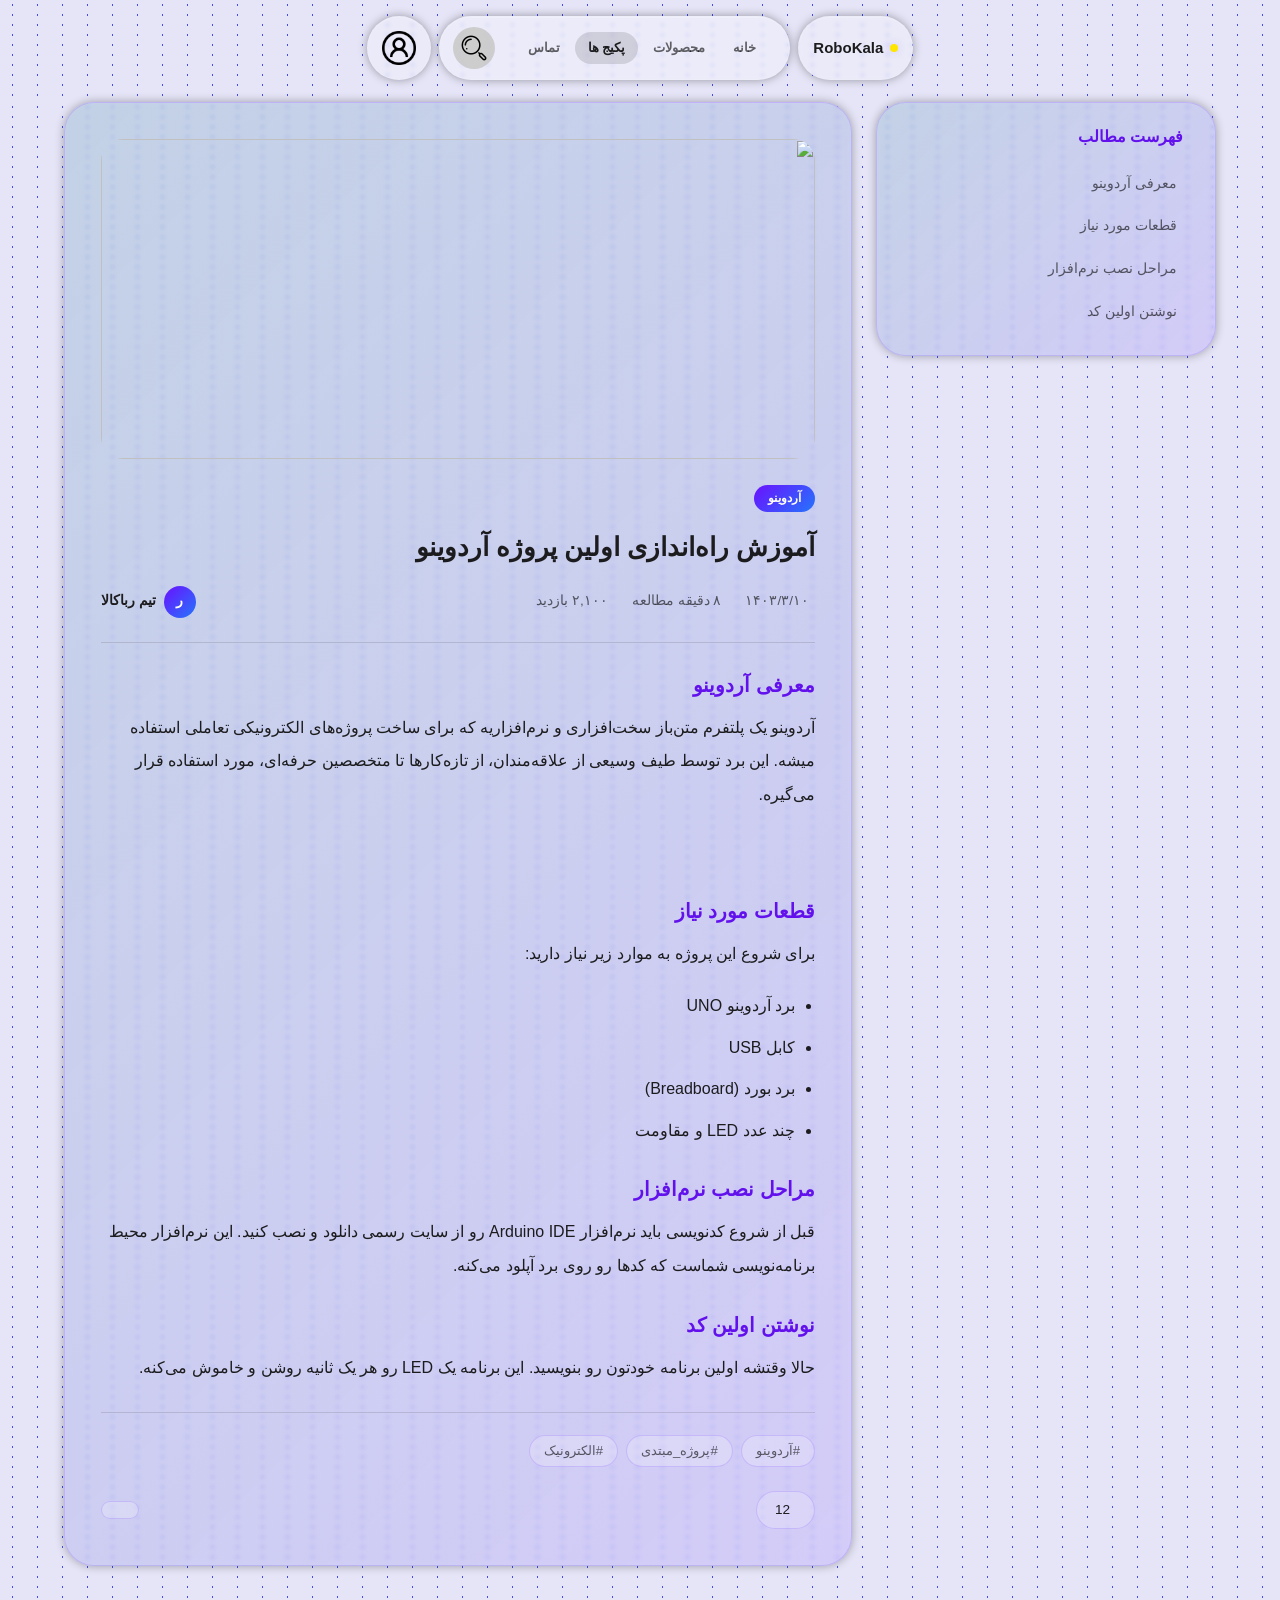
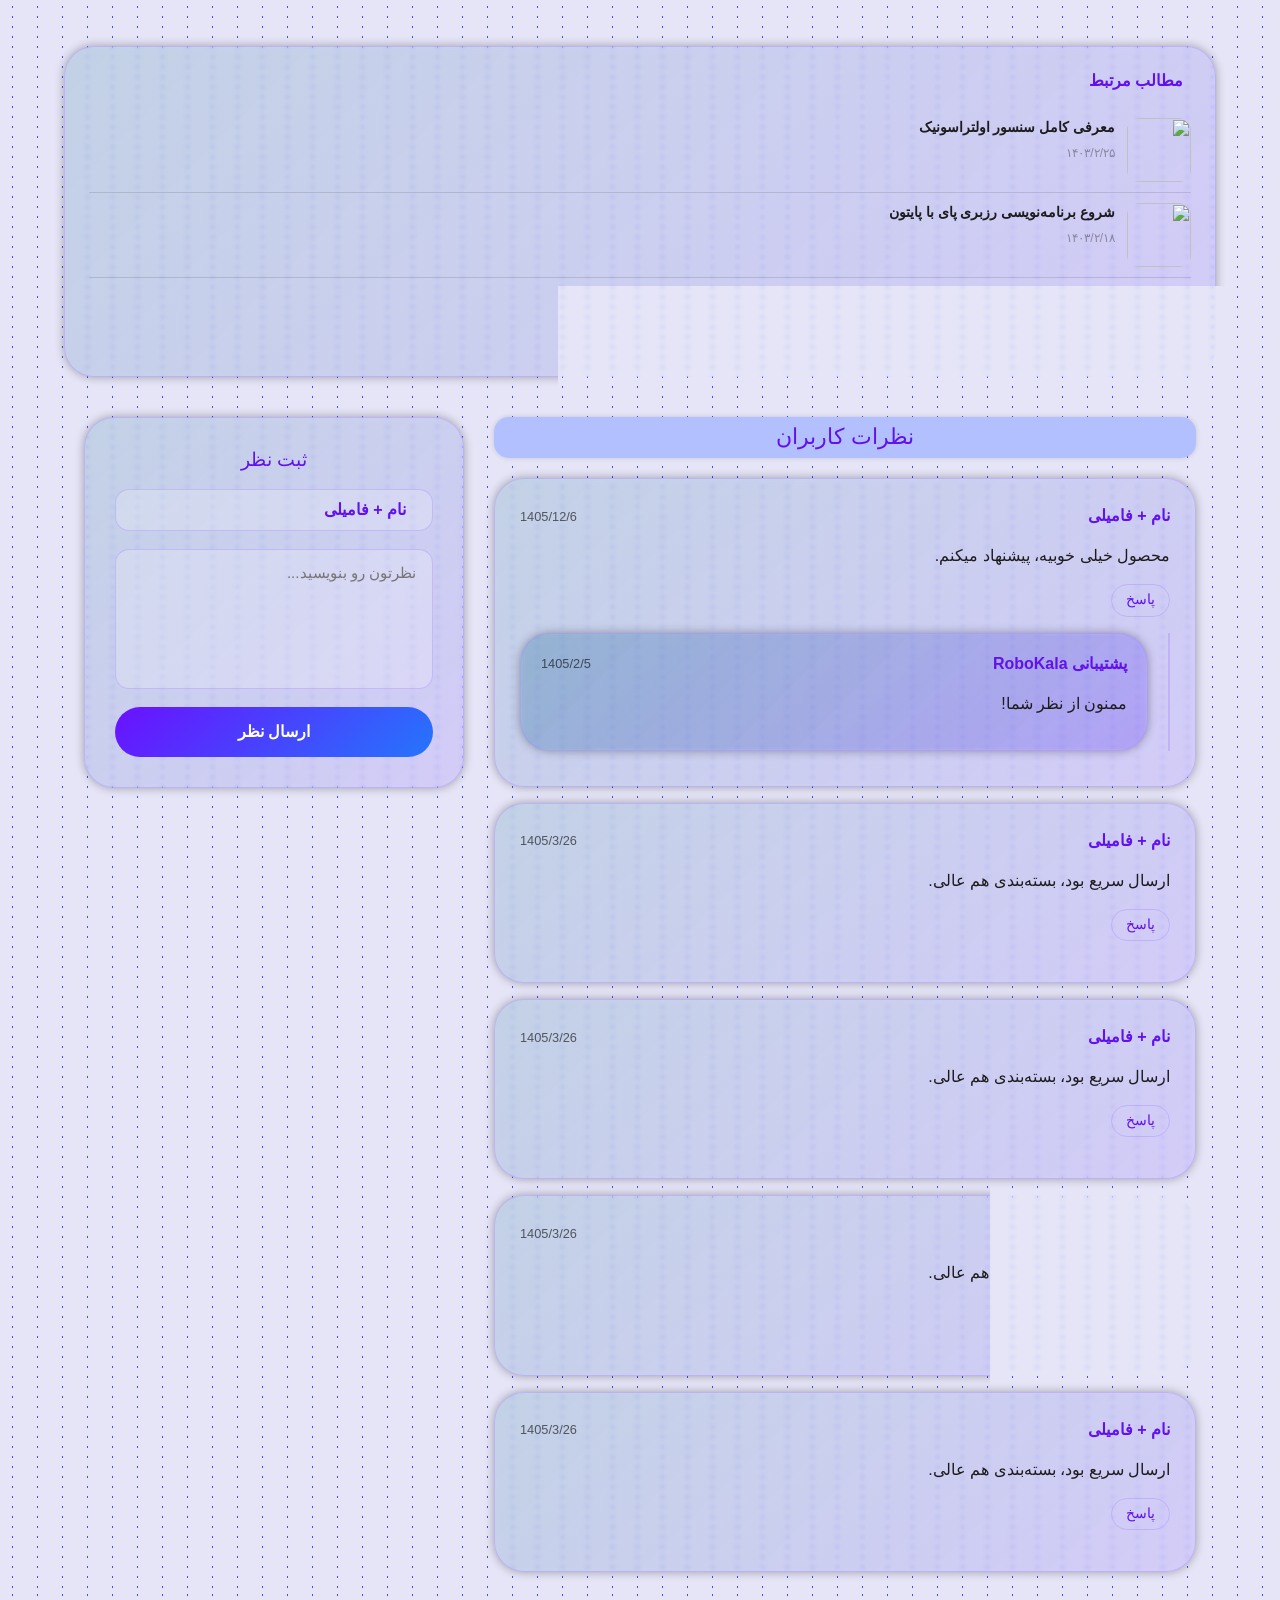
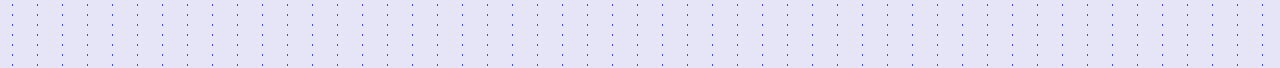
==== academy-article.html @ 381e951a "finaly add penel/academy's and make better components v8 test-16" ====
<!DOCTYPE html>
<html lang="fa" dir="rtl">

<head>
    <meta charset="UTF-8">
    <meta name="viewport" content="width=device-width, initial-scale=1.0">
    <link href="https://cdn.jsdelivr.net/npm/bootstrap@5.3.8/dist/css/bootstrap.min.css" rel="stylesheet">
    <link rel="stylesheet" href="https://cdn.jsdelivr.net/npm/@tabler/icons-webfont@latest/tabler-icons.min.css">
    <link rel="stylesheet" href="css/root.css">
    <link rel="stylesheet" href="css/nav-and-body.css">
    <link rel="stylesheet" href="components/css/components.css">
    <link rel="stylesheet" href="components/css/comment-continer.css">
    <link rel="stylesheet" href="css/academy-details/academy-details.css">
    <title>آموزش راه‌اندازی اولین پروژه آردوینو | RoboKala</title>

    <style>

    </style>
</head>

<body>
    <!-- navbar -->
    <nav class="nav-wrap">
        <div class="Byisland ms-2 byLogo" id="byLogo" style="--dir: 22rem">
            <a href="#">
                <div class="logo p-1">
                    <div class="logo-dot"></div><span>RoboKala</span>
                </div>
            </a>
        </div>
        <div class="island" id="island">
            <div class="links">
                <button class="lnk">خانه</button>
                <button class="lnk">محصولات</button>
                <button class="lnk active">پکیج ها</button>
                <button class="lnk">تماس</button>
            </div>
            <div class="search-wrapper" id="searchWrapper">
                <input type="text" class="search-input" id="searchInput" placeholder="جستجو...">
                <button class="nav-search" id="searchBtn"><img src="img/search.png" alt=""></button>
            </div>
            <div class="peek-bar"></div>
        </div>
        <div class="Byisland account me-2" id="bybtn" style="--dir: -22rem">
            <img class="img-account" src="img/account.png" alt="account">
        </div>
    </nav>
    <!-- article-page -->
    <section class="article-page">
        <!-- ================= sidBAR ================= -->
        <aside class="sidebar-sticky">
            <!-- list of article-->
            <div class="sidebar-card  glass-card">
                <h4 class="sidebar-title"><i class="ti ti-list"></i> فهرست مطالب</h4>
                <div class="toc-list" id="tocList">
                    <a href="#sec1" class="toc-item">معرفی آردوینو</a>
                    <a href="#sec2" class="toc-item">قطعات مورد نیاز</a>
                    <a href="#sec3" class="toc-item">مراحل نصب نرم‌افزار</a>
                    <a href="#sec4" class="toc-item">نوشتن اولین کد</a>
                </div>
            </div>
        </aside>
        <!-- ================= main content ================= -->
        <main class="content-card  glass-card">

            <!-- cover / img -->
            <div class="article-cover">
                <img src="https://placehold.co/900x500" alt="">
            </div>

            <!-- title -->
            <span class="article-cat-tag">آردوینو</span>
            <h1 class="article-main-title">آموزش راه‌اندازی اولین پروژه آردوینو</h1>
            <!-- article-meta-bar -->
            <div class="article-meta-bar">
                <div class="meta-item"><i class="ti ti-calendar"></i> ۱۴۰۳/۳/۱۰</div>
                <div class="meta-item"><i class="ti ti-clock"></i> ۸ دقیقه مطالعه</div>
                <div class="meta-item"><i class="ti ti-eye"></i> ۲,۱۰۰ بازدید</div>
                <div class="author-chip">
                    <div class="author-avatar">ر</div>
                    <span class="author-name">تیم رباکالا</span>
                </div>
            </div>
            <!-- article-body -->
            <article class="article-body-text" id="articleBody">

                <h2 id="sec1">معرفی آردوینو</h2>
                <p>
                    آردوینو یک پلتفرم متن‌باز سخت‌افزاری و نرم‌افزاریه که برای ساخت پروژه‌های الکترونیکی تعاملی استفاده
                    میشه.
                    این برد توسط طیف وسیعی از علاقه‌مندان، از تازه‌کارها تا متخصصین حرفه‌ای، مورد استفاده قرار می‌گیره.
                </p>

                <img src="https://placehold.co/800x400" alt="">

                <h2 id="sec2">قطعات مورد نیاز</h2>
                <p>برای شروع این پروژه به موارد زیر نیاز دارید:</p>
                <ul>
                    <li>برد آردوینو UNO</li>
                    <li>کابل USB</li>
                    <li>برد بورد (Breadboard)</li>
                    <li>چند عدد LED و مقاومت</li>
                </ul>

                <h2 id="sec3">مراحل نصب نرم‌افزار</h2>
                <p>
                    قبل از شروع کدنویسی باید نرم‌افزار Arduino IDE رو از سایت رسمی دانلود و نصب کنید.
                    این نرم‌افزار محیط برنامه‌نویسی شماست که کدها رو روی برد آپلود می‌کنه.
                </p>

                <h2 id="sec4">نوشتن اولین کد</h2>
                <p>
                    حالا وقتشه اولین برنامه خودتون رو بنویسید. این برنامه یک LED رو هر یک ثانیه روشن و خاموش می‌کنه.
                </p>

            </article>
            <!-- article-tags -->
            <div class="article-tags">
                <span class="tag-pill">#آردوینو</span>
                <span class="tag-pill">#پروژه_مبتدی</span>
                <span class="tag-pill">#الکترونیک</span>
            </div>
            <!-- article-actions -->
            <div class="article-actions">
                <button class="action-btn" id="likeBtn">
                    <i class="ti ti-heart"></i> <span id="likeCount">12</span>
                </button>
                <div class="share-group">
                    <button class="action-btn"><i class="ti ti-link"></i></button>
                </div>
            </div>

        </main>

    </section>
    <!-- ================= Related articles ================= -->
    <section class="related-section">
        <div class="sidebar-card  glass-card">
            <h4 class="sidebar-title"><i class="ti ti-bookmarks"></i> مطالب مرتبط</h4>

            <div class="related-item">
                <img class="related-thumb" src="https://placehold.co/100x100" alt="">
                <div class="related-info">
                    <span class="related-title">معرفی کامل سنسور اولتراسونیک</span>
                    <span class="related-date">۱۴۰۳/۲/۲۵</span>
                </div>
            </div>

            <div class="related-item">
                <img class="related-thumb" src="https://placehold.co/100x100" alt="">
                <div class="related-info">
                    <span class="related-title">شروع برنامه‌نویسی رزبری پای با پایتون</span>
                    <span class="related-date">۱۴۰۳/۲/۱۸</span>
                </div>
            </div>

            <div class="related-item">
                <img class="related-thumb" src="https://placehold.co/100x100" alt="">
                <div class="related-info">
                    <span class="related-title">ساخت ربات دنبال‌کننده خط</span>
                    <span class="related-date">۱۴۰۳/۳/۵</span>
                </div>
            </div>

        </div>
    </section>
    <!-- ================= comments ================= -->
    <section class="comments-section">
        <!-- ستون کامنت‌ها -->
        <div class="comments-list" id="commentsList">
            <h3>نظرات کاربران</h3>
            <!-- نمونه کامنت -->
            <div class="comment-card glass-card">
                <div class="comment-header">
                    <span class="comment-author">نام + فامیلی</span>
                    <span class="comment-date">1405/12/6</span>
                </div>
                <p class="comment-text">محصول خیلی خوبیه، پیشنهاد میکنم.</p>
                <button class="reply-toggle" onclick="toggleReply(this)">
                    <i class="ti ti-message-reply"></i> پاسخ
                </button>

                <!-- reply ها -->
                <div class="replies">
                    <div class="comment-card reply-card glass-card">
                        <div class="comment-header">
                            <span class="comment-author">پشتیبانی RoboKala</span>
                            <span class="comment-date">1405/2/5</span>
                        </div>
                        <p class="comment-text">ممنون از نظر شما!</p>
                    </div>
                </div>
            </div>

            <div class="comment-card glass-card">
                <div class="comment-header">
                    <span class="comment-author">نام + فامیلی</span>
                    <span class="comment-date">1405/3/26</span>
                </div>
                <p class="comment-text">ارسال سریع بود، بسته‌بندی هم عالی.</p>
                <button class="reply-toggle" onclick="toggleReply(this)">
                    <i class="ti ti-message-reply"></i> پاسخ
                </button>
                <div class="replies"></div>
            </div>

            <div class="comment-card glass-card">
                <div class="comment-header">
                    <span class="comment-author">نام + فامیلی</span>
                    <span class="comment-date">1405/3/26</span>
                </div>
                <p class="comment-text">ارسال سریع بود، بسته‌بندی هم عالی.</p>
                <button class="reply-toggle" onclick="toggleReply(this)">
                    <i class="ti ti-message-reply"></i> پاسخ
                </button>
                <div class="replies"></div>
            </div>

            <div class="comment-card glass-card">
                <div class="comment-header">
                    <span class="comment-author">نام + فامیلی</span>
                    <span class="comment-date">1405/3/26</span>
                </div>
                <p class="comment-text">ارسال سریع بود، بسته‌بندی هم عالی.</p>
                <button class="reply-toggle" onclick="toggleReply(this)">
                    <i class="ti ti-message-reply"></i> پاسخ
                </button>
                <div class="replies"></div>
            </div>

            <div class="comment-card glass-card">
                <div class="comment-header">
                    <span class="comment-author">نام + فامیلی</span>
                    <span class="comment-date">1405/3/26</span>
                </div>
                <p class="comment-text">ارسال سریع بود، بسته‌بندی هم عالی.</p>
                <button class="reply-toggle" onclick="toggleReply(this)">
                    <i class="ti ti-message-reply"></i> پاسخ
                </button>
                <div class="replies"></div>
            </div>
        </div>
        <!-- ستون فرم -->
        <div class="comment-form-sticky">
            <div class="comment-form glass-card">
                <h3>ثبت نظر</h3>

                <div class="form-group user-info">
                    <i class="ti ti-user-circle"></i>
                    <span class="logged-user">نام + فامیلی</span> <!-- از session بیاد -->
                </div>

                <div class="form-group">
                    <textarea class="form-input" rows="5" placeholder="نظرتون رو بنویسید..."></textarea>
                </div>

                <button class="submit-btn">ارسال نظر</button>
            </div>
        </div>
    </section>
    <!-- ==============script=============== -->
    <!-- navbar -->
    <script src="js/nav-and-searchBar.js"></script>
    <!-- academy details -->
    <script src="js/academy-details/academy-details.js"></script>
    <!-- comment -->
    <script src="components/js/comments.js"></script>
</body>

</html>
---- css/root.css ----
/* ===================== DESIGN TOKENS ===================== */
:root {
  /* Brand */
  --clr-primary: #6211ED;
  --clr-primary-light: rgba(98, 17, 237, 0.15);
  --clr-primary-mid: rgba(98, 17, 237, 0.25);
  --clr-primary-hover: rgba(98, 17, 237, 0.40);
  --clr-primary-text: #3000b3;

  --clr-secondary: #2575FC;
  --clr-secondary-dark: #002CCB;
  --clr-grad-main: linear-gradient(135deg, #6a11ff, #2575fc);

  --clr-accent: #FF4646;
  --clr-accent-grad: linear-gradient(135deg, #ff2e2edf, #ff7818de);

  /* Background */
  --clr-bg: #E5E5F7;
  --clr-bg-dot: #444CF7;
  --clr-surface-glass: rgba(255, 255, 255, 0.195);
  --clr-surface-white: rgba(255, 255, 255, 0.35);
  --clr-surface-card: rgba(98, 98, 98, 0.19);
  --clr-overlay-modal: rgba(98, 17, 237, 0.12);

  /* Gradients */
  --clr-grad-teal: linear-gradient(133deg,
      rgba(42, 123, 155, 0) 0%,
      rgba(87, 119, 199, 0) 26%,
      rgba(83, 116, 237, 0.4) 100%);
  --clr-grad-teal-rev: linear-gradient(319deg,
      rgba(42, 123, 155, 0) 0%,
      rgba(87, 119, 199, 0) 26%,
      rgba(83, 116, 237, 0.4) 100%);
  --clr-grad-section: linear-gradient(135deg,
      rgba(42, 123, 155, 0.18),
      rgba(82, 24, 255, 0.12));
  --clr-grad-section-sm: linear-gradient(135deg,
      rgba(42, 123, 155, 0.14),
      rgba(82, 24, 255, 0.10));
  --clr-grad-blue: linear-gradient(160deg,
      rgb(192, 210, 255),
      rgb(167, 139, 250));
  --clr-grad-overlay: linear-gradient(to top,
      rgba(83, 116, 237, 0.999),
      transparent 60%);
  --clr-grad-offer: linear-gradient(133deg,
      rgba(42, 123, 155, 0.26) 0%,
      rgba(87, 119, 199, 0) 20%,
      rgba(83, 116, 237, 0.29) 100%);
  --clr-grad-cat: linear-gradient(135deg,
      rgba(87, 119, 199, 0),
      rgba(83, 116, 237, 0.4));

  /* Text */
  --clr-text: #1C1C1E;
  --clr-text-muted: rgba(0, 0, 0, 0.6);
  --clr-text-faint: rgba(0, 0, 0, 0.344);
  --clr-text-white: #ffffff;

  /* Purple tones */
  --clr-purple-bar: rgb(131, 125, 216);
  --clr-purple-light: rgb(179, 192, 255);
  --clr-purple-card: rgba(167, 139, 250, 0.743);
  --clr-purple-hover: rgba(167, 139, 250, 0.4);

  /* Border / Shadow */
  --clr-border: rgba(255, 255, 255, 0.12);
  --clr-border-dark: rgba(42, 42, 42, 0.15);
  --clr-border-blue: rgba(17, 0, 255, 0.634);
  --clr-border-purple: rgba(167, 139, 250, 0.4);
  --clr-shadow: rgba(0, 0, 0, 0.35);
  --clr-shadow-sm: rgba(0, 0, 0, 0.15);
  --clr-shadow-card: rgba(0, 0, 0, 0.317);

  /* Scrollbar */
  --sb-track-color: #ffffff6b;
  --sb-thumb-color: #5863fdbe;
  --sb-size: 8px;

  /* Status Colors */

  --clr-success-bg: rgba(34, 197, 94, 0.28);
  --clr-success-text: #156c35;

  --clr-info-bg: rgba(59, 130, 246, 0.15);
  --clr-info-text: #2563eb;

  --clr-warning-bg: rgba(234, 178, 8, 0.441);
  --clr-warning-text: #8a5f00;

  --clr-danger-bg: rgba(239, 68, 68, 0.15);
  --clr-danger-text: #dc2626;

  --clr-state-neutral-bg: rgba(100, 100, 100, 0.15);
  --clr-state-neutral-text: #3f3f3f;

}

/* ========================================================= */
---- css/nav-and-body.css ----
/* ===================== nav & body ===================== */
html, body {
  font-family: sans-serif;
  background-color: var(--clr-bg);
  background-image: radial-gradient(circle, var(--clr-bg-dot) 0.8px, transparent 0.8px);
  background-size: 25px 10px;
  margin: 0;
  padding: 0;
}

* { box-sizing: border-box; }

body {
  min-height: 100vh;
}

body::-webkit-scrollbar       { width: var(--sb-size); }
body::-webkit-scrollbar-track { background: var(--sb-track-color); border-radius: 4px; }
body::-webkit-scrollbar-thumb { background: var(--sb-thumb-color); border-radius: 4px; }
@supports not selector(::-webkit-scrollbar) {
  body { scrollbar-color: var(--sb-thumb-color) var(--sb-track-color); }
}

.nav-wrap {
  position: fixed; top: 0; left: 0; right: 0;
  display: flex; justify-content: center;
  padding-top: 16px; z-index: 100; pointer-events: none;
}

.img-account { width: 42px; }

.Byisland {
  pointer-events: all;
  display: flex; align-items: center; gap: 20px;
  padding: 10px;
  background: var(--clr-surface-glass);
  color: black;
  border: 0.5px solid var(--clr-border);
  border-radius: 100px;
  backdrop-filter: blur(2px); -webkit-backdrop-filter: blur(2px);
  box-shadow: 0 0 10px var(--clr-shadow), inset 0 1px 0 rgba(255,255,255,0.14);
  transition: transform 0.45s cubic-bezier(0.4,0,0.2,1);
  overflow: hidden; white-space: nowrap;
  max-width: calc(100vw - 32px); cursor: pointer;
}
.Byisland a { text-decoration: none; }
.Byisland.Bypeeked { transform: translateX(var(--dir, 0)); }

.island {
  pointer-events: all;
  display: flex; align-items: center; gap: 20px;
  padding: 10px 20px;
  background: rgba(255,255,255,0.25);
  color: black;
  border: 0.5px solid var(--clr-border);
  border-radius: 100px;
  backdrop-filter: blur(2px); -webkit-backdrop-filter: blur(2px);
  box-shadow: 0 0 10px var(--clr-shadow), inset 0 1px 0 rgba(255,255,255,0.14);
  transition: transform 0.45s cubic-bezier(0.4,0,0.2,1);
  overflow: hidden; white-space: nowrap;
  max-width: calc(100vw - 32px);
}
.island.peeked       { transform: translateY(-98%); }
.island.peeked:hover { transform: translateY(0); }

.logo {
  display: flex; align-items: center; gap: 7px;
  color: var(--clr-text); font-size: 15px; font-weight: 600;
}
.logo-dot {
  width: 8px; height: 8px; border-radius: 50%;
  background: #ffe600;
  box-shadow: 0 0 8px var(--clr-purple-hover);
  flex-shrink: 0;
}

.links { display: flex; gap: 2px; }
.lnk {
  padding: 6px 13px; border-radius: 100px;
  font-size: 13px; font-weight: 600;
  color: var(--clr-text-muted);
  cursor: pointer; border: none; background: transparent; transition: all 0.2s;
  white-space: nowrap;
}
.lnk:hover, .lnk.active {
  color: var(--clr-text);
  background: rgba(0,0,0,0.12);
}

.search-wrapper { position: relative; width: 35px; height: 42px; z-index: 1000; }
.search-input {
  position: absolute; right: 0; top: 0;
  width: 42px; height: 42px;
  border: none; outline: none; border-radius: 100px;
  padding-right: 50px; opacity: 0; pointer-events: none; transition: .3s;
}
.search-wrapper.active .search-input {
  width: 320px; opacity: 1; pointer-events: auto;
  background: rgb(214,214,214); transform: translateX(88%);
}

.nav-search {
  padding: 5px; background: rgba(202,202,202,0.91);
  color: var(--clr-text); border-radius: 100px;
  font-size: 13px; font-weight: 600; cursor: pointer; border: none;
  white-space: nowrap; transition: opacity 0.2s; flex-shrink: 0;
  z-index: 2; position: absolute; right: 0; top: 0; width: 42px; height: 42px;
}
.nav-search img  { padding: 0; width: 32px; }
.nav-search:hover { opacity: 0.85; }

.peek-bar {
  position: absolute; bottom: 0; left: 50%; transform: translateX(-50%);
  width: 150px; height: 4px;
  background: var(--clr-surface-white); border-radius: 100px;
  opacity: 0; transition: opacity 0.3s;
}
.island.peeked .peek-bar { opacity: 1; }

.content { padding: 100px 40px 80px; max-width: 960px; margin: 0 auto; }
.hero {
  position: relative; padding: 25px 0 48px;
  color: var(--clr-text-white);
  display: flex; justify-content: center; height: 450px;
}

@keyframes bob {
  0%, 100% { transform: translateY(0); }
  50%       { transform: translateY(-5px); }
}

.grid {
  display: grid;
  grid-template-columns: repeat(auto-fit, minmax(220px, 1fr));
  gap: 14px; margin-bottom: 14px;
}
.card {
  background: rgb(255,255,255);
  border: 1px solid rgba(0,0,0,0.147);
  border-radius: 16px; padding: 20px;
  box-shadow: 0 0 5px rgb(0,0,0);
}
.card h3 { font-size: 14px; font-weight: 600; color: var(--clr-text); margin-bottom: 6px; }
.card p  { font-size: 13px; color: var(--clr-text-muted); line-height: 1.5; }

@media (max-width: 600px) {
  .island   { gap: 14px; }
  .content  { padding: 90px 20px 60px; }
}
@media (max-width: 400px)  { .nav-search { display: none; } }
@media (max-width: 768px) {
  .Byisland, .island { gap: 10px; padding: 8px 12px; max-width: calc(100vw - 16px); }
  .logo   { font-size: 13px; }
  .lnk    { font-size: 12px; padding: 5px 10px; }
  .links  { gap: 0; flex-wrap: wrap; justify-content: center; }
  .search-wrapper.active .search-input { width: 240px; transform: translateX(70%); }
  .nav-search { width: 38px; height: 38px; }
  .nav-search img { width: 24px; }
}
@media (max-width: 490px) {
  .island, .Byisland {
    background: transparent !important; border: 0px solid gray !important;
    padding: 8px 1px; display: flex; align-items: center;
    justify-content: space-between; gap: 1px; overflow: visible;
    transition: transform 0.2s cubic-bezier(0.4,0,0.2,1);
  }
  .Byisland.peeked, .island.peeked   { transform: translateY(0%) translateX(-120%); }
  .Byisland.peeked:hover, .island.peeked:hover { transform: translateY(0) translateX(0); }
  .nav-wrap:hover .Byisland  { transform: translateY(0) translateX(0); opacity: 1; }
  .Byisland.Bypeeked         { transform: translateX(-150%); }
  #byLogo                    { display: none; }

  .links {
    display: flex; flex-wrap: nowrap; gap: 5px;
    overflow-x: auto; overflow-y: hidden;
    padding: 6px 4px; margin: 0;
    scroll-padding: 10px; -webkit-overflow-scrolling: touch;
    scroll-snap-type: x mandatory;
  }
  .links > *              { flex: 0 0 auto; }
  .links::before, .links::after { content: ""; flex: 0 0 8px; }

  .peek-bar {
    position: absolute; bottom: 0; right: -8%;
    width: 10px; height: 50px;
    background: rgba(255,255,255,0.909); border-radius: 100px;
    opacity: 0; transition: opacity 0.3s;
  }
  .lnk {
    padding: 10px; font-size: 13px; font-weight: 600;
    border-radius: 999px; scroll-snap-align: center;
    background: var(--clr-surface-glass);
    border: 1px solid rgba(0,0,0,0.08);
    box-shadow: 0 0 5px rgba(0,0,0,0.327);
    white-space: nowrap;
  }
  .logo          { font-size: 13px; }
  .img-account   { width: 38px; }

  .search-wrapper { position: relative; width: 44px; height: 44px; }
  .nav-search {
    width: 44px; height: 44px;
    background: rgba(0,0,0,0.08); border-radius: 50%;
    display: flex; align-items: center; justify-content: center;
    z-index: 2; right: -10px;
  }
  .search-wrapper.active .search-input {
    width: 235px; height: 55px; opacity: 1; pointer-events: auto;
    position: absolute; top: -5px; right: -85px;
    background: #fff; border: 1px solid rgba(0,0,0,0.12);
  }
  .content { padding: 90px 14px 60px; }
}
/* ====================================================== */
---- components/css/components.css ----
.glass-card {
    background: var(--clr-grad-section);
    backdrop-filter: blur(2px);
    border: 1px solid var(--clr-border-purple);
    border-radius: 30px;
    box-shadow: 0 0 10px var(--clr-shadow-card);
    transition: transform .4s ease;
}

@media (hover: hover) and (pointer: fine) {
    .glass-card:hover {
        transform: scale(1.05);
    }
}

.cart-title {
    color: var(--clr-text-white);
    font-size: 1.4rem;
    margin: 110px auto 0;
    padding: 10px;
    width: 85%;
    border-radius: 20px;
    border: 1px solid var(--clr-border-purple);
    background: var(--clr-primary);
    text-align: center;
    box-shadow: 0 0 5px var(--clr-shadow-card);
}
---- components/css/comment-continer.css ----
/* ================= COMMENTS ================= */
       .comments-section {
           width: 90%;
           max-width: 1400px;
           margin: 40px auto 80px;
           padding: 0 20px;
           display: grid;
           grid-template-columns: 1fr 380px;
            grid-column: 1 / -1;
           gap: 30px;
           align-items: start;
       }

       .comments-list h3 {
           color: var(--clr-primary);
           font-size: 1.4rem;
           margin-bottom: 20px;
           padding: 1%;
           border-radius: 15px;
           background: var(--clr-purple-light);
           box-shadow: 0 0 5px var(--clr-shadow-sm);
           text-align: center;
       }

       .comment-card {
           padding: 25px;
           margin-bottom: 16px;
       }

       .comment-header {
           display: flex;
           justify-content: space-between;
           align-items: center;
           margin-bottom: 12px;
       }

       .comment-author {
           font-weight: 700;
           color: var(--clr-primary);
       }

       .comment-date {
           font-size: 0.8rem;
           color: var(--clr-text-muted);
       }

       .comment-text {
           color: var(--clr-text);
           line-height: 2;
           margin-bottom: 12px;
       }

       .reply-toggle {
           background: none;
           border: 1px solid var(--clr-border-purple);
           color: var(--clr-primary);
           border-radius: 999px;
           padding: 5px 14px;
           font-size: 0.85rem;
           cursor: pointer;
           transition: 0.2s;
       }

       .reply-toggle:hover {
           background: var(--clr-grad-main);
           color: #fff;
           border-color: transparent;
       }

       .replies {
           margin-top: 16px;
           padding-right: 20px;
           border-right: 2px solid var(--clr-border-purple);
       }

       .reply-card {
           margin-bottom: 10px;
           padding: 18px 20px;
       }

       .reply-form {
           display: none;
           margin-top: 14px;
           padding: 16px;
           background: var(--clr-surface-glass);
           border-radius: 16px;
           border: 1px solid var(--clr-border-purple);
       }

       .reply-form.open {
           display: block;
       }

       .reply-form textarea {
           width: 100%;
           resize: none;
           background: transparent;
           border: none;
           outline: none;
           color: var(--clr-text);
           font-size: 0.95rem;
           line-height: 2;
       }

       .reply-form .send-reply-btn {
           margin-top: 10px;
           border: none;
           background: var(--clr-grad-main);
           color: #fff;
           border-radius: 999px;
           padding: 7px 20px;
           cursor: pointer;
           font-size: 0.9rem;
       }

       .comment-form-sticky {
           position: sticky;
           top: 20px;
       }

       .comment-form {
           padding: 30px;
           display: flex;
           flex-direction: column;
           gap: 18px;
       }

       .comment-form h3 {
           color: var(--clr-primary);
           font-size: 1.2rem;
           margin: 0 auto;
       }

       .form-group {
           display: flex;
           flex-direction: column;
           gap: 8px;
       }

       .form-group label {
           font-size: 0.9rem;
           color: var(--clr-text-muted);
       }

       .form-input {
           background: var(--clr-surface-glass);
           border: 1px solid var(--clr-border-purple);
           border-radius: 14px;
           padding: 12px 16px;
           color: var(--clr-text);
           font-size: 0.95rem;
           outline: none;
           resize: none;
           transition: border-color 0.2s;
           font-family: inherit;
       }

       .form-input:focus {
           border-color: var(--clr-primary);
       }

       .submit-btn {
           border: none;
           cursor: pointer;
           border-radius: 999px;
           padding: 13px;
           font-size: 1rem;
           font-weight: 700;
           color: #fff;
           background: var(--clr-grad-main);
           transition: 0.3s;
       }

       .submit-btn:hover {
           transform: translateY(-2px);
       }

       .user-info {
           align-items: center;
           gap: 10px;
           padding: 12px 16px;
           background: var(--clr-surface-glass);
           border: 1px solid var(--clr-border-purple);
           border-radius: 14px;
       }

       .user-info {
           flex-direction: row;
           align-items: center;
           gap: 10px;
       }

       .user-info .ti {
           font-size: 2.1rem;
           color: var(--clr-primary);
           line-height: 1;
       }

       .logged-user {
           font-weight: 700;
           color: var(--clr-primary);
           line-height: 1;
       }

       /* ================= RESPONSIVE COMMENTS ================= */

       @media(max-width: 768px) {
           .comments-section {
               grid-template-columns: 1fr;
               width: 100%;
               margin-bottom: 60px;
           }

           .comment-form-sticky {
               position: relative;
               top: auto;
               order: -1;
           }
       }
---- css/academy-details/academy-details.css ----
.article-page {
           width: 90%;
           max-width: 1400px;
           margin: 8% auto 80px;
           display: grid;
           grid-template-columns: 340px 1fr;
           gap: 24px;
           align-items: start;
       }

       .content-card {
           padding: 36px;
       }

       /* ================= HEADER ================= */

       .article-cover {
           width: 100%;
           height: 320px;
           border-radius: 22px;
           overflow: hidden;
           margin-bottom: 26px;
       }

       .article-cover img {
           width: 100%;
           height: 100%;
           object-fit: cover;
       }

       .article-cat-tag {
           display: inline-block;
           background: var(--clr-grad-main);
           color: var(--clr-text-white);
           font-size: 0.78rem;
           font-weight: 600;
           padding: 4px 14px;
           border-radius: 999px;
           margin-bottom: 14px;
       }

       .article-main-title {
           font-size: 1.6rem;
           font-weight: 700;
           color: var(--clr-text);
           line-height: 1.7;
           margin-bottom: 16px;
       }

       .article-meta-bar {
           display: flex;
           align-items: center;
           gap: 18px;
           padding-bottom: 24px;
           margin-bottom: 24px;
           border-bottom: 1px solid var(--clr-border-dark);
           flex-wrap: wrap;
       }

       .meta-item {
           display: flex;
           align-items: center;
           gap: 6px;
           font-size: 0.85rem;
           color: var(--clr-text-muted);
       }

       .meta-item .ti {
           font-size: 1rem;
           color: var(--clr-primary);
       }

       .author-chip {
           display: flex;
           align-items: center;
           gap: 8px;
           margin-right: auto;
       }

       .author-avatar {
           width: 32px;
           height: 32px;
           border-radius: 50%;
           background: var(--clr-grad-main);
           display: flex;
           align-items: center;
           justify-content: center;
           color: var(--clr-text-white);
           font-size: 0.85rem;
           font-weight: 700;
       }

       .author-name {
           font-size: 0.85rem;
           font-weight: 600;
           color: var(--clr-text);
       }

       /* ================= VIDEO PLAYER ================= */

       .video-player-wrap {
           width: 100%;
           border-radius: 22px;
           overflow: hidden;
           margin-bottom: 26px;
           position: relative;
           background: var(--clr-text);
           aspect-ratio: 16/9;
       }

       .video-player-wrap video,
       .video-player-wrap iframe {
           width: 100%;
           height: 100%;
           border: none;
       }

       /* ================= ARTICLE BODY ================= */

       .article-body-text {
           color: var(--clr-text);
           line-height: 2.1;
           font-size: 1rem;
       }

       .article-body-text h2 {
           font-size: 1.25rem;
           font-weight: 700;
           color: var(--clr-primary);
           margin: 30px 0 14px;
       }

       .article-body-text p {
           margin-bottom: 18px;
       }

       .article-body-text img {
           width: 100%;
           border-radius: 18px;
           margin: 20px 0;
       }

       .article-body-text ul {
           margin-bottom: 18px;
           padding-right: 20px;
       }

       .article-body-text li {
           margin-bottom: 8px;
       }

       /* ================= TAGS ================= */

       .article-tags {
           display: flex;
           gap: 8px;
           flex-wrap: wrap;
           margin-top: 28px;
           padding-top: 22px;
           border-top: 1px solid var(--clr-border-dark);
       }

       .tag-pill {
           padding: 5px 14px;
           background: var(--clr-surface-glass);
           border: 1px solid var(--clr-border-purple);
           border-radius: 999px;
           font-size: 0.82rem;
           color: var(--clr-text-muted);
       }

       /* ================= SHARE / LIKE ================= */

       .article-actions {
           display: flex;
           align-items: center;
           justify-content: space-between;
           margin-top: 24px;
       }

       .action-btn {
           display: flex;
           align-items: center;
           gap: 6px;
           background: var(--clr-surface-glass);
           border: 1px solid var(--clr-border-purple);
           border-radius: 999px;
           padding: 8px 18px;
           font-size: 0.85rem;
           color: var(--clr-text);
           cursor: pointer;
           font-family: inherit;
           transition: 0.2s;
       }

       .action-btn:hover {
           border-color: var(--clr-primary);
           color: var(--clr-primary);
       }

       .action-btn.liked {
           background: var(--clr-primary-light);
           color: var(--clr-primary);
           border-color: var(--clr-primary);
       }

       .share-group {
           display: flex;
           gap: 8px;
       }

       /* ================= SIDEBAR ================= */

       .sidebar-sticky {
           position: sticky;
           top: 80px;
           display: flex;
           flex-direction: column;
           gap: 20px;
       }

       .sidebar-card {
           padding: 24px;
       }

       .sidebar-title {
           font-size: 1rem;
           font-weight: 700;
           color: var(--clr-primary);
           margin-bottom: 18px;
           display: flex;
           align-items: center;
           gap: 8px;
       }

       .toc-list {
           display: flex;
           flex-direction: column;
           gap: 4px;
       }

       .toc-item {
           padding: 9px 12px;
           border-radius: 10px;
           font-size: 0.86rem;
           color: var(--clr-text-muted);
           cursor: pointer;
           transition: 0.2s;
           text-decoration: none;
           display: block;
           border-right: 2px solid transparent;
       }

       .toc-item:hover {
           background: var(--clr-primary-light);
           color: var(--clr-primary);
       }

       .toc-item.active {
           border-right-color: var(--clr-primary);
           color: var(--clr-primary);
           font-weight: 600;
           background: var(--clr-primary-light);
       }

       /* ================ related-section =============*/
       .related-section {
           width: 90%;
           margin: auto;
       }

       .related-item {
           display: flex;
           gap: 12px;
           padding: 10px 0;
           border-bottom: 1px solid var(--clr-border-dark);
           cursor: pointer;
           transition: 0.2s;
       }

       .related-item:last-child {
           border: none;
           padding-bottom: 0;
       }

       .related-item:hover .related-title {
           color: var(--clr-primary);
       }

       .related-thumb {
           width: 64px;
           height: 64px;
           border-radius: 12px;
           object-fit: cover;
           flex-shrink: 0;
       }

       .related-info {
           display: flex;
           flex-direction: column;
           gap: 5px;
       }

       .related-title {
           font-size: 0.85rem;
           font-weight: 600;
           color: var(--clr-text);
           line-height: 1.5;
           transition: 0.2s;
       }

       .related-date {
           font-size: 0.75rem;
           color: var(--clr-text-faint);
       }

       /* ================= RESPONSIVE ================= */

       @media(max-width: 1024px) {
           .article-page {
               grid-template-columns: 1fr;
               margin: 90px auto 60px;
               order: -1;

           }

           .sidebar-sticky {
               top: auto;
               order: 1;
           }

           .content-card {
               padding: 24px;
               order: 2;
           }

           .article-cover {
               height: 220px;
           }
       }

       @media (max-width:768px) {

           .sidebar-sticky {
               order: -1;
           }

           .sidebar-card {
               position: static;
           }

       }
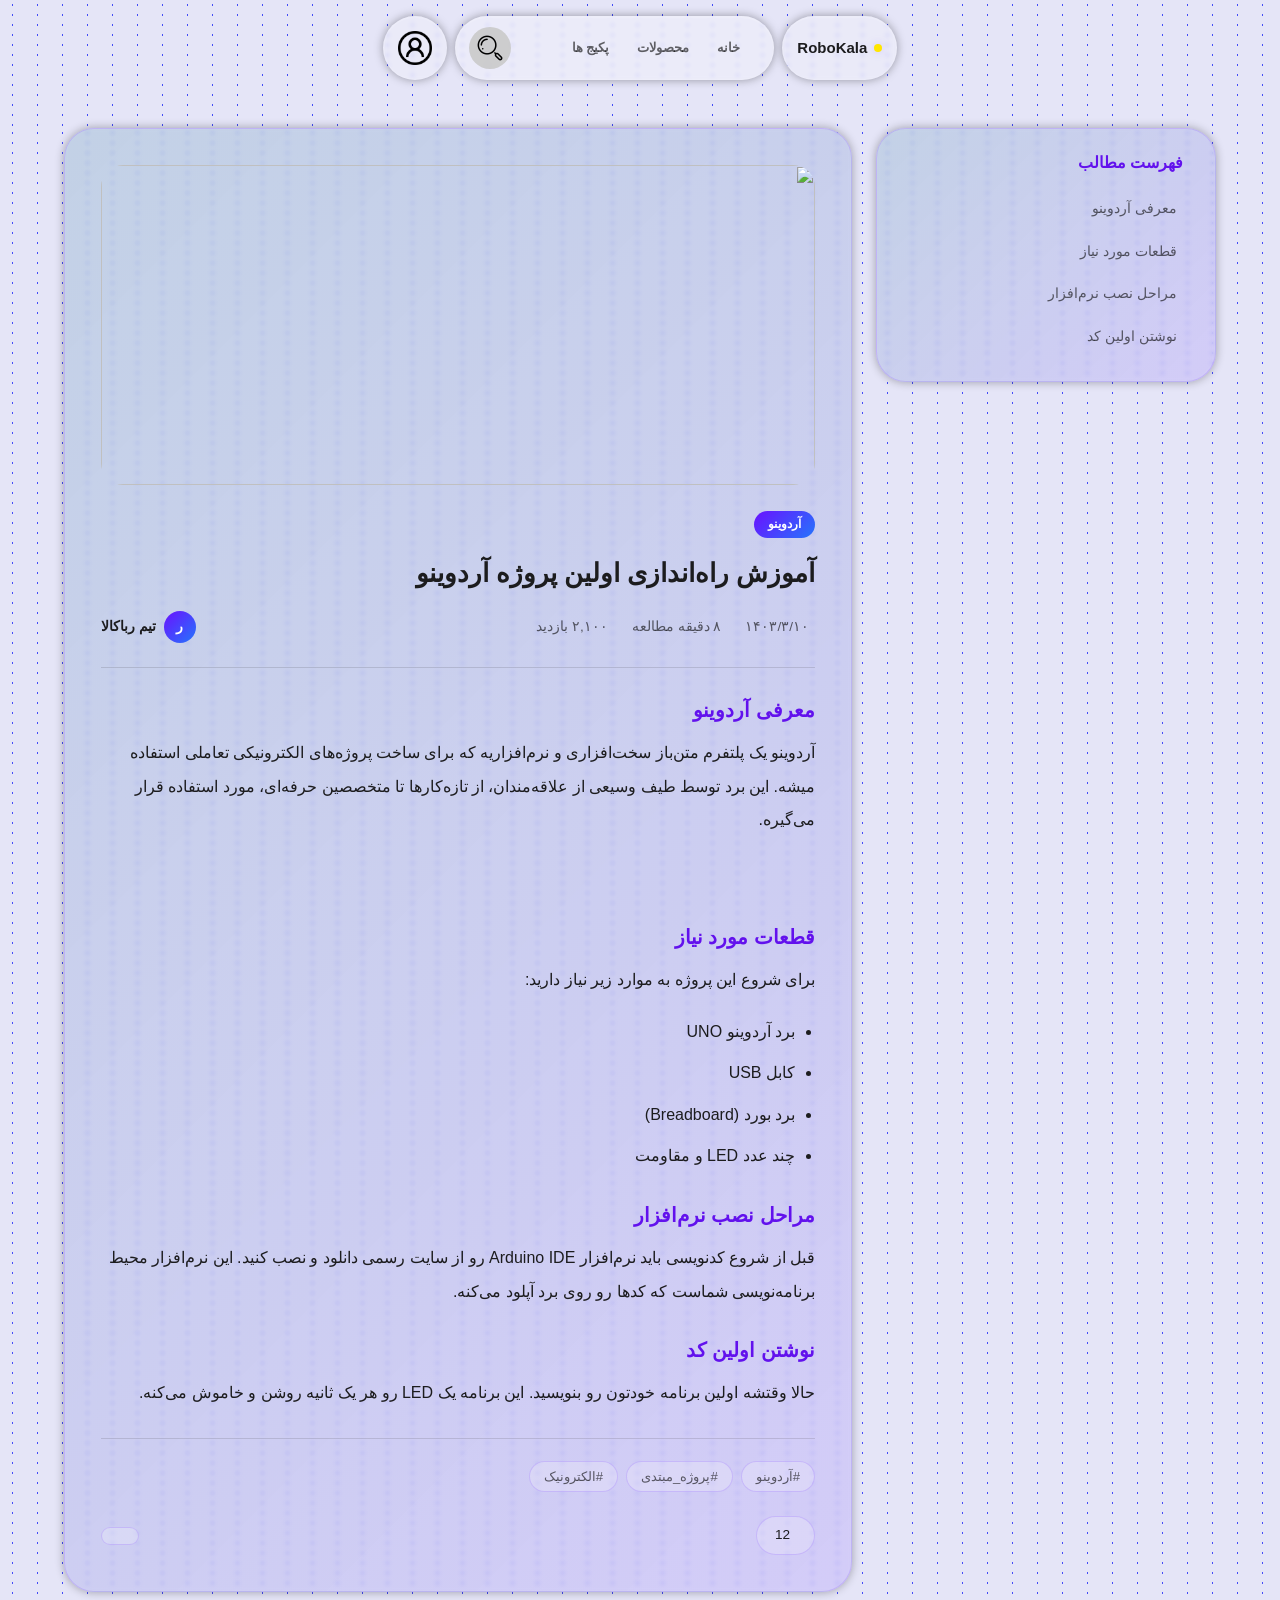
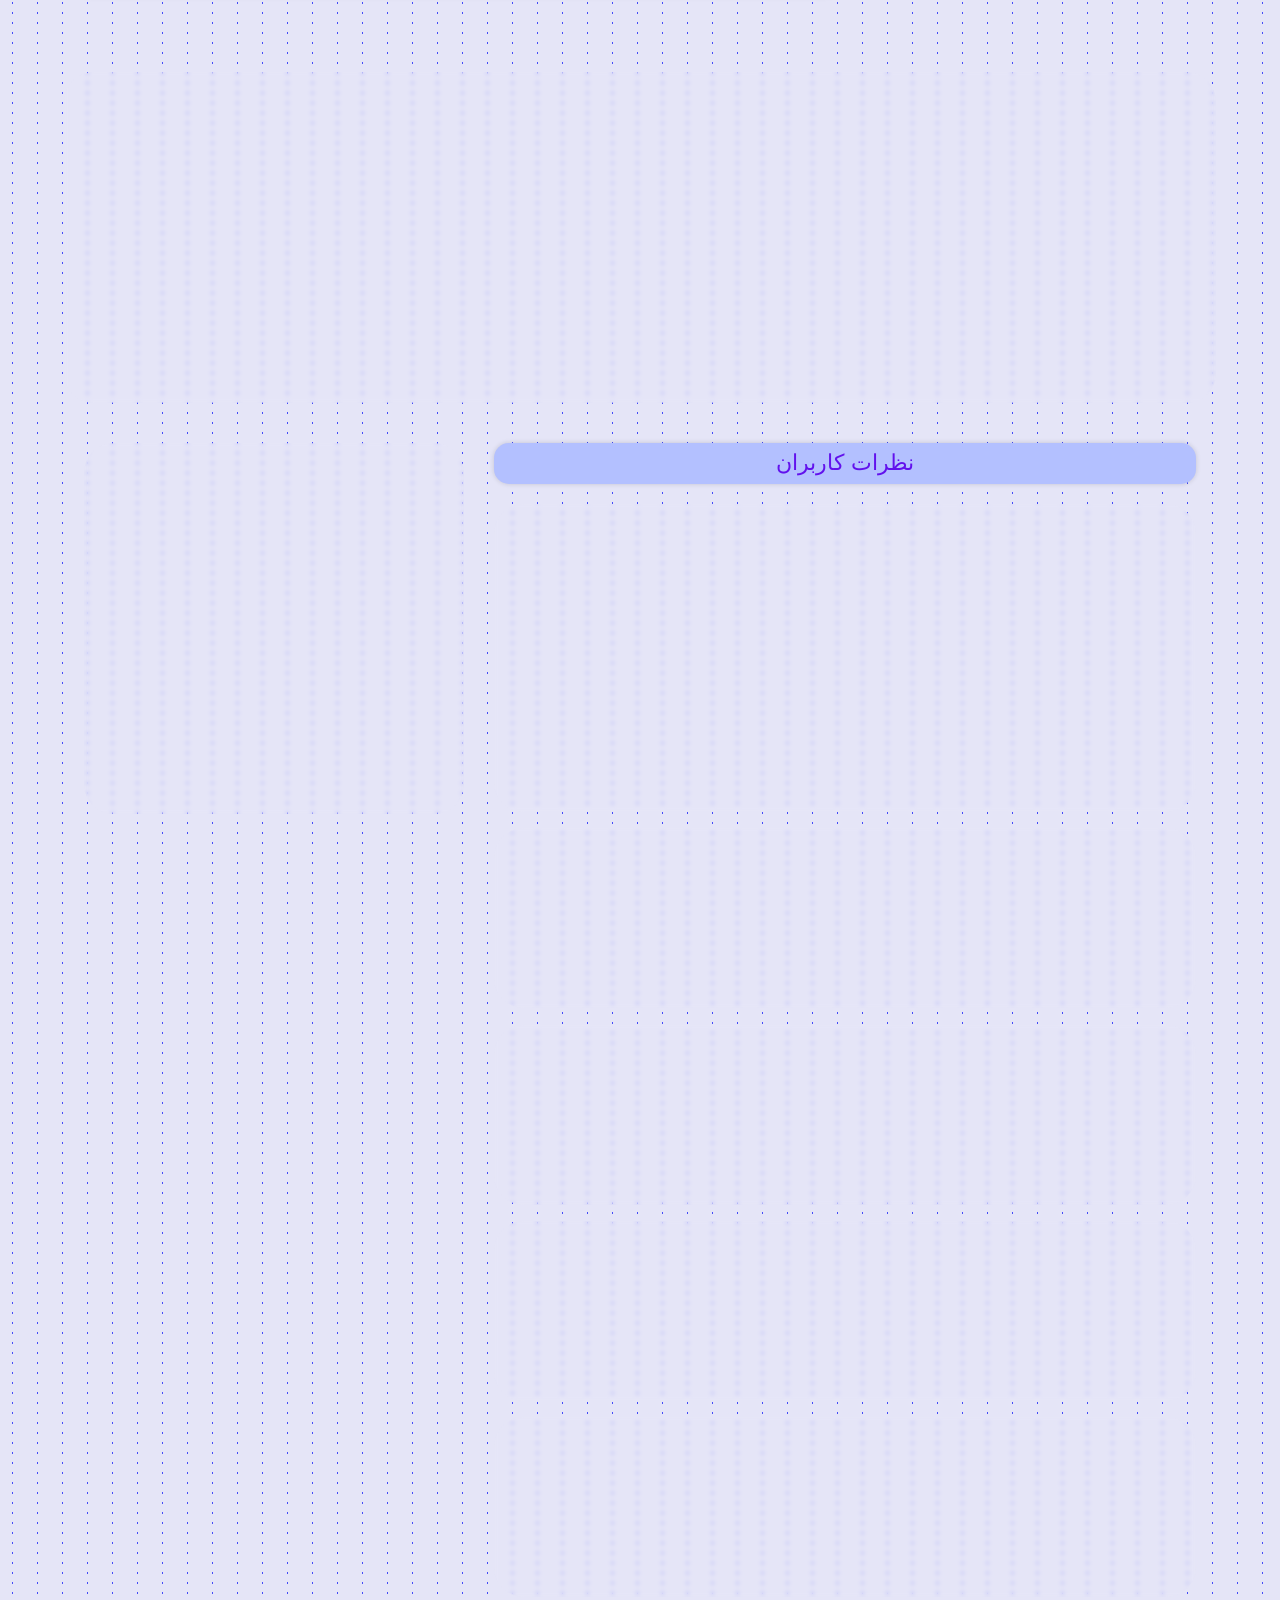
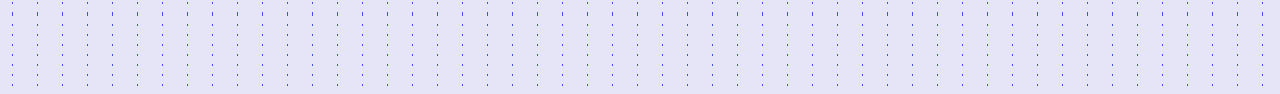
==== commit d7c0ba10: "finaly version... :)" ====
--- a/academy-article.html
+++ b/academy-article.html
@@ -4,10 +4,11 @@
 <head>
     <meta charset="UTF-8">
     <meta name="viewport" content="width=device-width, initial-scale=1.0">
-    <link href="https://cdn.jsdelivr.net/npm/bootstrap@5.3.8/dist/css/bootstrap.min.css" rel="stylesheet">
+    <link rel="stylesheet" href="components/bootstrap/bootstrap.css">
     <link rel="stylesheet" href="https://cdn.jsdelivr.net/npm/@tabler/icons-webfont@latest/tabler-icons.min.css">
-    <link rel="stylesheet" href="css/root.css">
-    <link rel="stylesheet" href="css/nav-and-body.css">
+    <link rel="stylesheet" href="components/css/root.css">
+    <link rel="stylesheet" href="components/css/body.css">
+    <link rel="stylesheet" href="components/css/navbar.css">
     <link rel="stylesheet" href="components/css/components.css">
     <link rel="stylesheet" href="components/css/comment-continer.css">
     <link rel="stylesheet" href="css/academy-details/academy-details.css">
@@ -24,23 +25,29 @@
         <div class="Byisland ms-2 byLogo" id="byLogo" style="--dir: 22rem">
             <a href="#">
                 <div class="logo p-1">
-                    <div class="logo-dot"></div><span>RoboKala</span>
+                    <div class="logo-dot"></div>
+                    <span>RoboKala</span>
                 </div>
             </a>
         </div>
+
         <div class="island" id="island">
             <div class="links">
                 <button class="lnk">خانه</button>
                 <button class="lnk">محصولات</button>
-                <button class="lnk active">پکیج ها</button>
-                <button class="lnk">تماس</button>
+                <button class="lnk">پکیج ها</button>
+                <button class="lnk"><i class="ti ti-shopping-cart"></i></button>
             </div>
             <div class="search-wrapper" id="searchWrapper">
                 <input type="text" class="search-input" id="searchInput" placeholder="جستجو...">
-                <button class="nav-search" id="searchBtn"><img src="img/search.png" alt=""></button>
+
+                <button class="nav-search" id="searchBtn">
+                    <img src="img/search.png" alt="">
+                </button>
             </div>
             <div class="peek-bar"></div>
         </div>
+
         <div class="Byisland account me-2" id="bybtn" style="--dir: -22rem">
             <img class="img-account" src="img/account.png" alt="account">
         </div>
@@ -260,7 +267,7 @@
     </section>
     <!-- ==============script=============== -->
     <!-- navbar -->
-    <script src="js/nav-and-searchBar.js"></script>
+    <script src="components/js/navbar.js"></script>
     <!-- academy details -->
     <script src="js/academy-details/academy-details.js"></script>
     <!-- comment -->
--- a/components/css/root.css
+++ b/components/css/root.css
@@ -0,0 +1,99 @@
+/* ===================== DESIGN TOKENS ===================== */
+:root {
+  /* Brand */
+  --clr-primary: #6211ED;
+  --clr-primary-light: rgba(98, 17, 237, 0.15);
+  --clr-primary-mid: rgba(98, 17, 237, 0.25);
+  --clr-primary-hover: rgba(98, 17, 237, 0.40);
+  --clr-primary-text: #3000b3;
+
+  --clr-secondary: #2575FC;
+  --clr-secondary-dark: #002CCB;
+  --clr-grad-main: linear-gradient(135deg, #6a11ff, #2575fc);
+
+  --clr-accent: #FF4646;
+  --clr-accent-grad: linear-gradient(135deg, #ff2e2edf, #ff7818de);
+
+  /* Background */
+  --clr-bg: #E5E5F7;
+  --clr-bg-dot: #444CF7;
+  --clr-surface-glass: rgba(255, 255, 255, 0.195);
+  --clr-surface-white: rgba(255, 255, 255, 0.35);
+  --clr-surface-card: rgba(98, 98, 98, 0.19);
+  --clr-overlay-modal: rgba(98, 17, 237, 0.12);
+
+  /* Gradients */
+  --clr-grad-teal: linear-gradient(133deg,
+      rgba(42, 123, 155, 0) 0%,
+      rgba(87, 119, 199, 0) 26%,
+      rgba(83, 116, 237, 0.4) 100%);
+  --clr-grad-teal-rev: linear-gradient(319deg,
+      rgba(42, 123, 155, 0) 0%,
+      rgba(87, 119, 199, 0) 26%,
+      rgba(83, 116, 237, 0.4) 100%);
+  --clr-grad-section: linear-gradient(135deg,
+      rgba(42, 123, 155, 0.18),
+      rgba(82, 24, 255, 0.12));
+  --clr-grad-section-sm: linear-gradient(135deg,
+      rgba(42, 123, 155, 0.14),
+      rgba(82, 24, 255, 0.10));
+  --clr-grad-blue: linear-gradient(160deg,
+      rgb(192, 210, 255),
+      rgb(167, 139, 250));
+  --clr-grad-overlay: linear-gradient(to top,
+      rgba(83, 116, 237, 0.999),
+      transparent 60%);
+  --clr-grad-offer: linear-gradient(133deg,
+      rgba(42, 123, 155, 0.26) 0%,
+      rgba(87, 119, 199, 0) 20%,
+      rgba(83, 116, 237, 0.29) 100%);
+  --clr-grad-cat: linear-gradient(135deg,
+      rgba(87, 119, 199, 0),
+      rgba(83, 116, 237, 0.4));
+
+  /* Text */
+  --clr-text: #1C1C1E;
+  --clr-text-muted: rgba(0, 0, 0, 0.6);
+  --clr-text-faint: rgba(0, 0, 0, 0.344);
+  --clr-text-white: #ffffff;
+
+  /* Purple tones */
+  --clr-purple-bar: rgb(131, 125, 216);
+  --clr-purple-light: rgb(179, 192, 255);
+  --clr-purple-card: rgba(167, 139, 250, 0.743);
+  --clr-purple-hover: rgba(167, 139, 250, 0.4);
+
+  /* Border / Shadow */
+  --clr-border: rgba(255, 255, 255, 0.12);
+  --clr-border-dark: rgba(42, 42, 42, 0.15);
+  --clr-border-blue: rgba(17, 0, 255, 0.634);
+  --clr-border-purple: rgba(167, 139, 250, 0.4);
+  --clr-shadow: rgba(0, 0, 0, 0.35);
+  --clr-shadow-sm: rgba(0, 0, 0, 0.15);
+  --clr-shadow-card: rgba(0, 0, 0, 0.317);
+
+  /* Scrollbar */
+  --sb-track-color: #ffffff6b;
+  --sb-thumb-color: #5863fdbe;
+  --sb-size: 8px;
+
+  /* Status Colors */
+
+  --clr-success-bg: rgba(34, 197, 94, 0.28);
+  --clr-success-text: #156c35;
+
+  --clr-info-bg: rgba(59, 130, 246, 0.15);
+  --clr-info-text: #2563eb;
+
+  --clr-warning-bg: rgba(234, 178, 8, 0.441);
+  --clr-warning-text: #8a5f00;
+
+  --clr-danger-bg: rgba(239, 68, 68, 0.15);
+  --clr-danger-text: #dc2626;
+
+  --clr-state-neutral-bg: rgba(100, 100, 100, 0.15);
+  --clr-state-neutral-text: #3f3f3f;
+
+}
+
+/* ========================================================= */
--- a/components/css/body.css
+++ b/components/css/body.css
@@ -0,0 +1,21 @@
+html, body {
+  font-family: sans-serif;
+  background-color: var(--clr-bg);
+  background-image: radial-gradient(circle, var(--clr-bg-dot) 0.8px, transparent 0.8px);
+  background-size: 25px 10px;
+  margin: 0;
+  padding: 0;
+}
+
+* { box-sizing: border-box; }
+
+body {
+  min-height: 100vh;
+}
+
+body::-webkit-scrollbar       { width: var(--sb-size); }
+body::-webkit-scrollbar-track { background: var(--sb-track-color); border-radius: 4px; }
+body::-webkit-scrollbar-thumb { background: var(--sb-thumb-color); border-radius: 4px; }
+@supports not selector(::-webkit-scrollbar) {
+  body { scrollbar-color: var(--sb-thumb-color) var(--sb-track-color); }
+}
--- a/components/css/navbar.css
+++ b/components/css/navbar.css
@@ -0,0 +1,197 @@
+/* ===================== nav ===================== */
+
+
+.nav-wrap {
+  position: fixed; top: 0; left: 0; right: 0;
+  display: flex; justify-content: center;
+  padding-top: 16px; z-index: 100; pointer-events: none;
+}
+
+.img-account { width: 42px; }
+
+.Byisland {
+  pointer-events: all;
+  display: flex; align-items: center; gap: 20px;
+  padding: 10px;
+  background: var(--clr-surface-glass);
+  color: black;
+  border: 0.5px solid var(--clr-border);
+  border-radius: 100px;
+  backdrop-filter: blur(2px); -webkit-backdrop-filter: blur(2px);
+  box-shadow: 0 0 10px var(--clr-shadow), inset 0 1px 0 rgba(255,255,255,0.14);
+  transition: transform 0.45s cubic-bezier(0.4,0,0.2,1);
+  overflow: hidden; white-space: nowrap;
+  max-width: calc(100vw - 32px); cursor: pointer;
+}
+.Byisland a { text-decoration: none; }
+.Byisland.Bypeeked { transform: translateX(var(--dir, 0)); }
+
+.island {
+  pointer-events: all;
+  display: flex; align-items: center; gap: 20px;
+  padding: 10px 20px;
+  background: rgba(255,255,255,0.25);
+  color: black;
+  border: 0.5px solid var(--clr-border);
+  border-radius: 100px;
+  backdrop-filter: blur(2px); -webkit-backdrop-filter: blur(2px);
+  box-shadow: 0 0 10px var(--clr-shadow), inset 0 1px 0 rgba(255,255,255,0.14);
+  transition: transform 0.45s cubic-bezier(0.4,0,0.2,1);
+  overflow: hidden; white-space: nowrap;
+  max-width: calc(100vw - 32px);
+}
+.island.peeked       { transform: translateY(-98%); }
+.island.peeked:hover { transform: translateY(0); }
+
+.logo {
+  display: flex; align-items: center; gap: 7px;
+  color: var(--clr-text); font-size: 15px; font-weight: 600;
+}
+.logo-dot {
+  width: 8px; height: 8px; border-radius: 50%;
+  background: #ffe600;
+  box-shadow: 0 0 8px var(--clr-purple-hover);
+  flex-shrink: 0;
+}
+
+.links { display: flex; gap: 2px; }
+.lnk {
+  padding: 6px 13px; border-radius: 100px;
+  font-size: 13px; font-weight: 600;
+  color: var(--clr-text-muted);
+  cursor: pointer; border: none; background: transparent; transition: all 0.2s;
+  white-space: nowrap;
+}
+.lnk:hover, .lnk.active {
+  color: var(--clr-text);
+  background: rgba(0,0,0,0.12);
+}
+
+.search-wrapper { position: relative; width: 35px; height: 42px; z-index: 1000; }
+.search-input {
+  position: absolute; right: 0; top: 0;
+  width: 42px; height: 42px;
+  border: none; outline: none; border-radius: 100px;
+  padding-right: 50px; opacity: 0; pointer-events: none; transition: .3s;
+}
+.search-wrapper.active .search-input {
+  width: 320px; opacity: 1; pointer-events: auto;
+  background: rgb(214,214,214); transform: translateX(88%);
+}
+
+.nav-search {
+  padding: 5px; background: rgba(202,202,202,0.91);
+  color: var(--clr-text); border-radius: 100px;
+  font-size: 13px; font-weight: 600; cursor: pointer; border: none;
+  white-space: nowrap; transition: opacity 0.2s; flex-shrink: 0;
+  z-index: 2; position: absolute; right: 0; top: 0; width: 42px; height: 42px;
+}
+.nav-search img  { padding: 0; width: 32px; }
+.nav-search:hover { opacity: 0.85; }
+
+.peek-bar {
+  position: absolute; bottom: 0; left: 50%; transform: translateX(-50%);
+  width: 150px; height: 4px;
+  background: var(--clr-surface-white); border-radius: 100px;
+  opacity: 0; transition: opacity 0.3s;
+}
+.island.peeked .peek-bar { opacity: 1; }
+
+.content { padding: 100px 40px 80px; max-width: 960px; margin: 0 auto; }
+.hero {
+  position: relative; padding: 25px 0 48px;
+  color: var(--clr-text-white);
+  display: flex; justify-content: center; height: 450px;
+}
+
+@keyframes bob {
+  0%, 100% { transform: translateY(0); }
+  50%       { transform: translateY(-5px); }
+}
+
+.grid {
+  display: grid;
+  grid-template-columns: repeat(auto-fit, minmax(220px, 1fr));
+  gap: 14px; margin-bottom: 14px;
+}
+.card {
+  background: rgb(255,255,255);
+  border: 1px solid rgba(0,0,0,0.147);
+  border-radius: 16px; padding: 20px;
+  box-shadow: 0 0 5px rgb(0,0,0);
+}
+.card h3 { font-size: 14px; font-weight: 600; color: var(--clr-text); margin-bottom: 6px; }
+.card p  { font-size: 13px; color: var(--clr-text-muted); line-height: 1.5; }
+
+@media (max-width: 600px) {
+  .island   { gap: 14px; }
+  .content  { padding: 90px 20px 60px; }
+}
+@media (max-width: 400px)  { .nav-search { display: none; } }
+@media (max-width: 768px) {
+  .Byisland, .island { gap: 10px; padding: 8px 12px; max-width: calc(100vw - 16px); }
+  .logo   { font-size: 13px; }
+  .lnk    { font-size: 12px; padding: 5px 10px; }
+  .links  { gap: 0; flex-wrap: wrap; justify-content: center; }
+  .search-wrapper.active .search-input { width: 240px; transform: translateX(70%); }
+  .nav-search { width: 38px; height: 38px; }
+  .nav-search img { width: 24px; }
+}
+@media (max-width: 490px) {
+  .island, .Byisland {
+    background: transparent !important; border: 0px solid gray !important;
+    padding: 8px 1px; display: flex; align-items: center;
+    justify-content: space-between; gap: 1px; overflow: visible;
+    transition: transform 0.2s cubic-bezier(0.4,0,0.2,1);
+  }
+  .Byisland.peeked, .island.peeked   { transform: translateY(0%) translateX(-120%); }
+  .Byisland.peeked:hover, .island.peeked:hover { transform: translateY(0) translateX(0); }
+  .nav-wrap:hover .Byisland  { transform: translateY(0) translateX(0); opacity: 1; }
+  .Byisland.Bypeeked         { transform: translateX(-150%); }
+  #byLogo                    { display: none; }
+
+  .links {
+    display: flex; flex-wrap: nowrap; gap: 5px;
+    overflow-x: auto; overflow-y: hidden;
+    padding: 6px 4px; margin: 0;
+    scroll-padding: 10px; -webkit-overflow-scrolling: touch;
+    scroll-snap-type: x mandatory;
+  }
+  .links > *              { flex: 0 0 auto; }
+  .links::before, .links::after { content: ""; flex: 0 0 8px; }
+
+  .peek-bar {
+    position: absolute; bottom: 0; right: -8%;
+    width: 10px; height: 50px;
+    background: rgba(255,255,255,0.909); border-radius: 100px;
+    opacity: 0; transition: opacity 0.3s;
+  }
+  .lnk {
+    padding: 10px; font-size: 13px; font-weight: 600;
+    border-radius: 999px; scroll-snap-align: center;
+    background: var(--clr-surface-glass);
+    border: 1px solid rgba(0,0,0,0.08);
+    box-shadow: 0 0 5px rgba(0,0,0,0.327);
+    white-space: nowrap;
+  }
+  .logo          { font-size: 13px; }
+  .img-account   { width: 38px; }
+
+  .search-wrapper { position: relative; width: 44px; height: 44px; }
+  .nav-search {
+    width: 44px; height: 44px;
+    background: rgba(0,0,0,0.08); border-radius: 50%;
+    display: flex; align-items: center; justify-content: center;
+    z-index: 2; right: -10px;
+  }
+  .search-wrapper.active .search-input {
+    width: 235px; height: 55px; opacity: 1; pointer-events: auto;
+    position: absolute; top: -5px; right: -85px;
+    background: #fff; border: 1px solid rgba(0,0,0,0.12);
+  }
+  .content { padding: 90px 14px 60px; }
+}
+/* ====================================================== */
+.ti-shopping-cart{
+  font-size: 18px;
+}
--- a/css/academy-details/academy-details.css
+++ b/css/academy-details/academy-details.css
@@ -1,7 +1,7 @@
        .article-page {
            width: 90%;
            max-width: 1400px;
-           margin: 8% auto 80px;
+           margin: 10% auto 80px;
            display: grid;
            grid-template-columns: 340px 1fr;
            gap: 24px;
@@ -319,7 +319,7 @@
        @media(max-width: 1024px) {
            .article-page {
                grid-template-columns: 1fr;
-               margin: 90px auto 60px;
+               margin: 110px auto 60px;
                order: -1;
 
            }
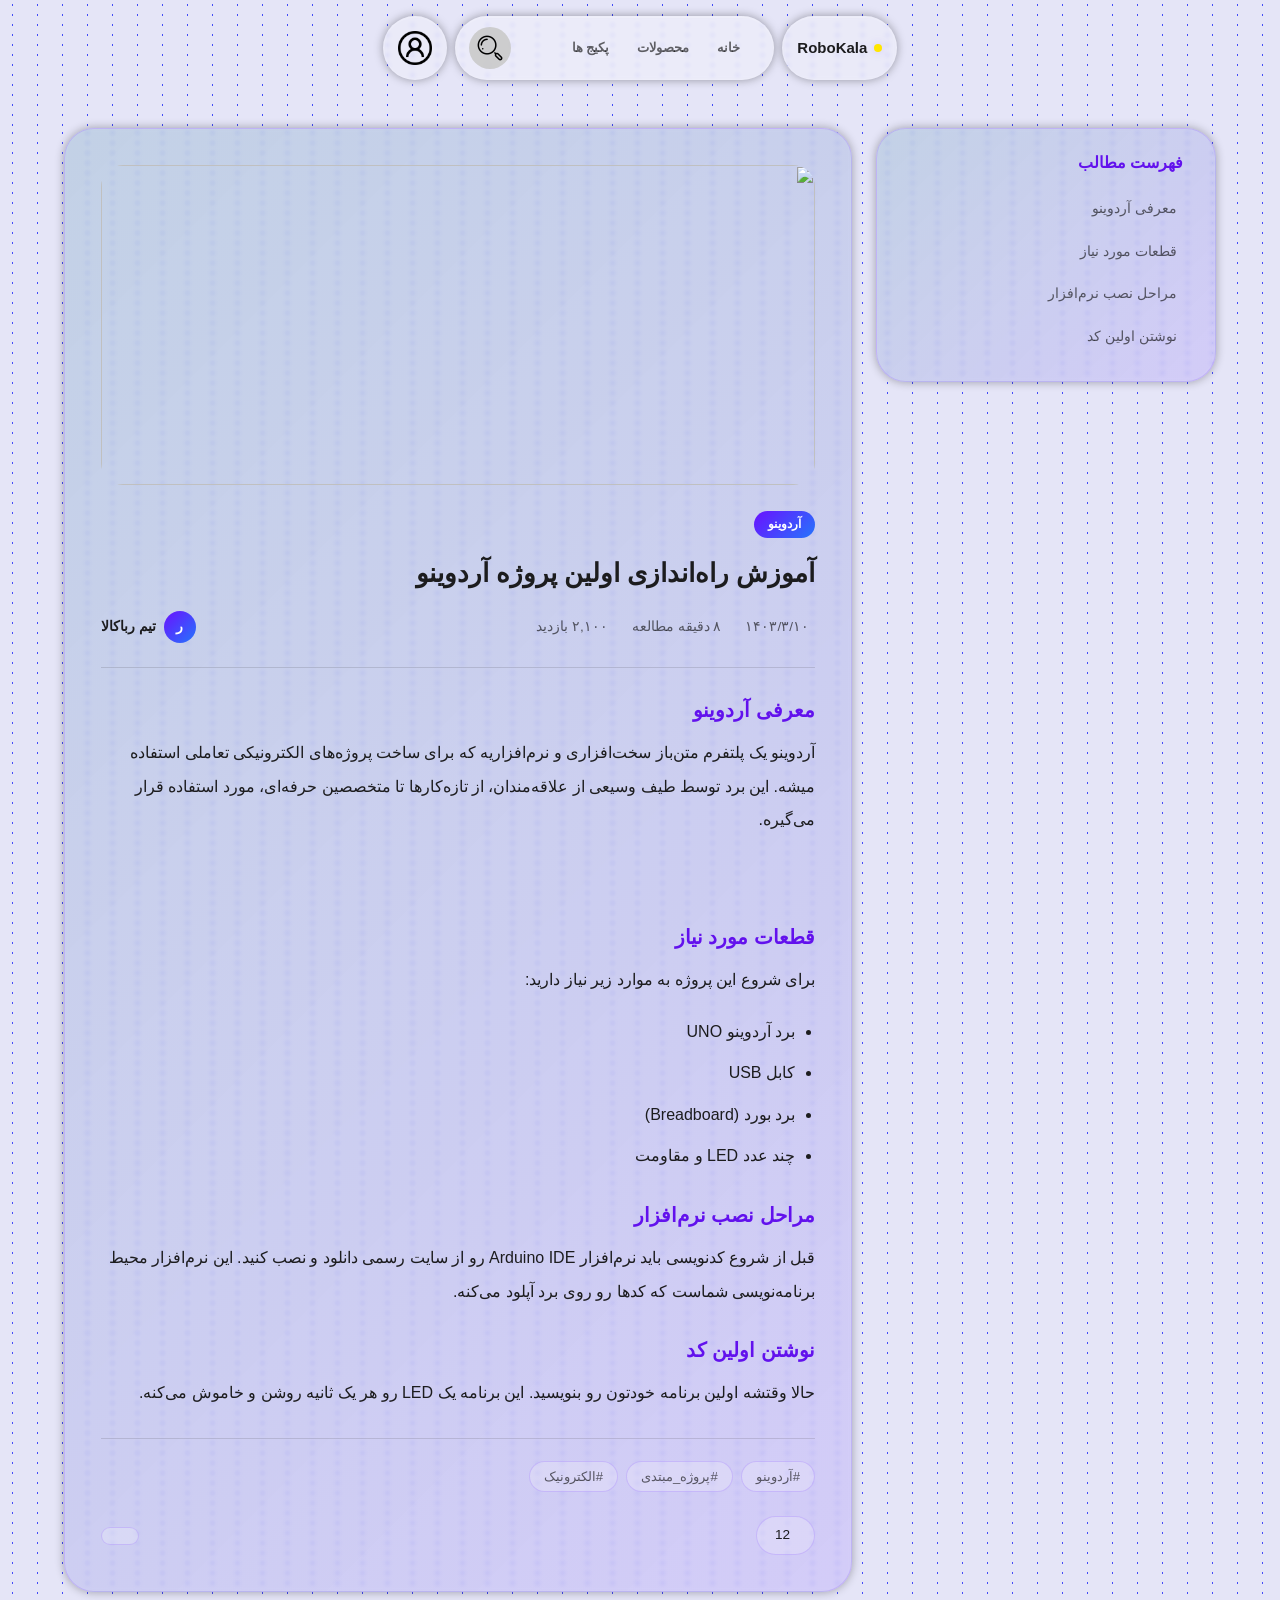
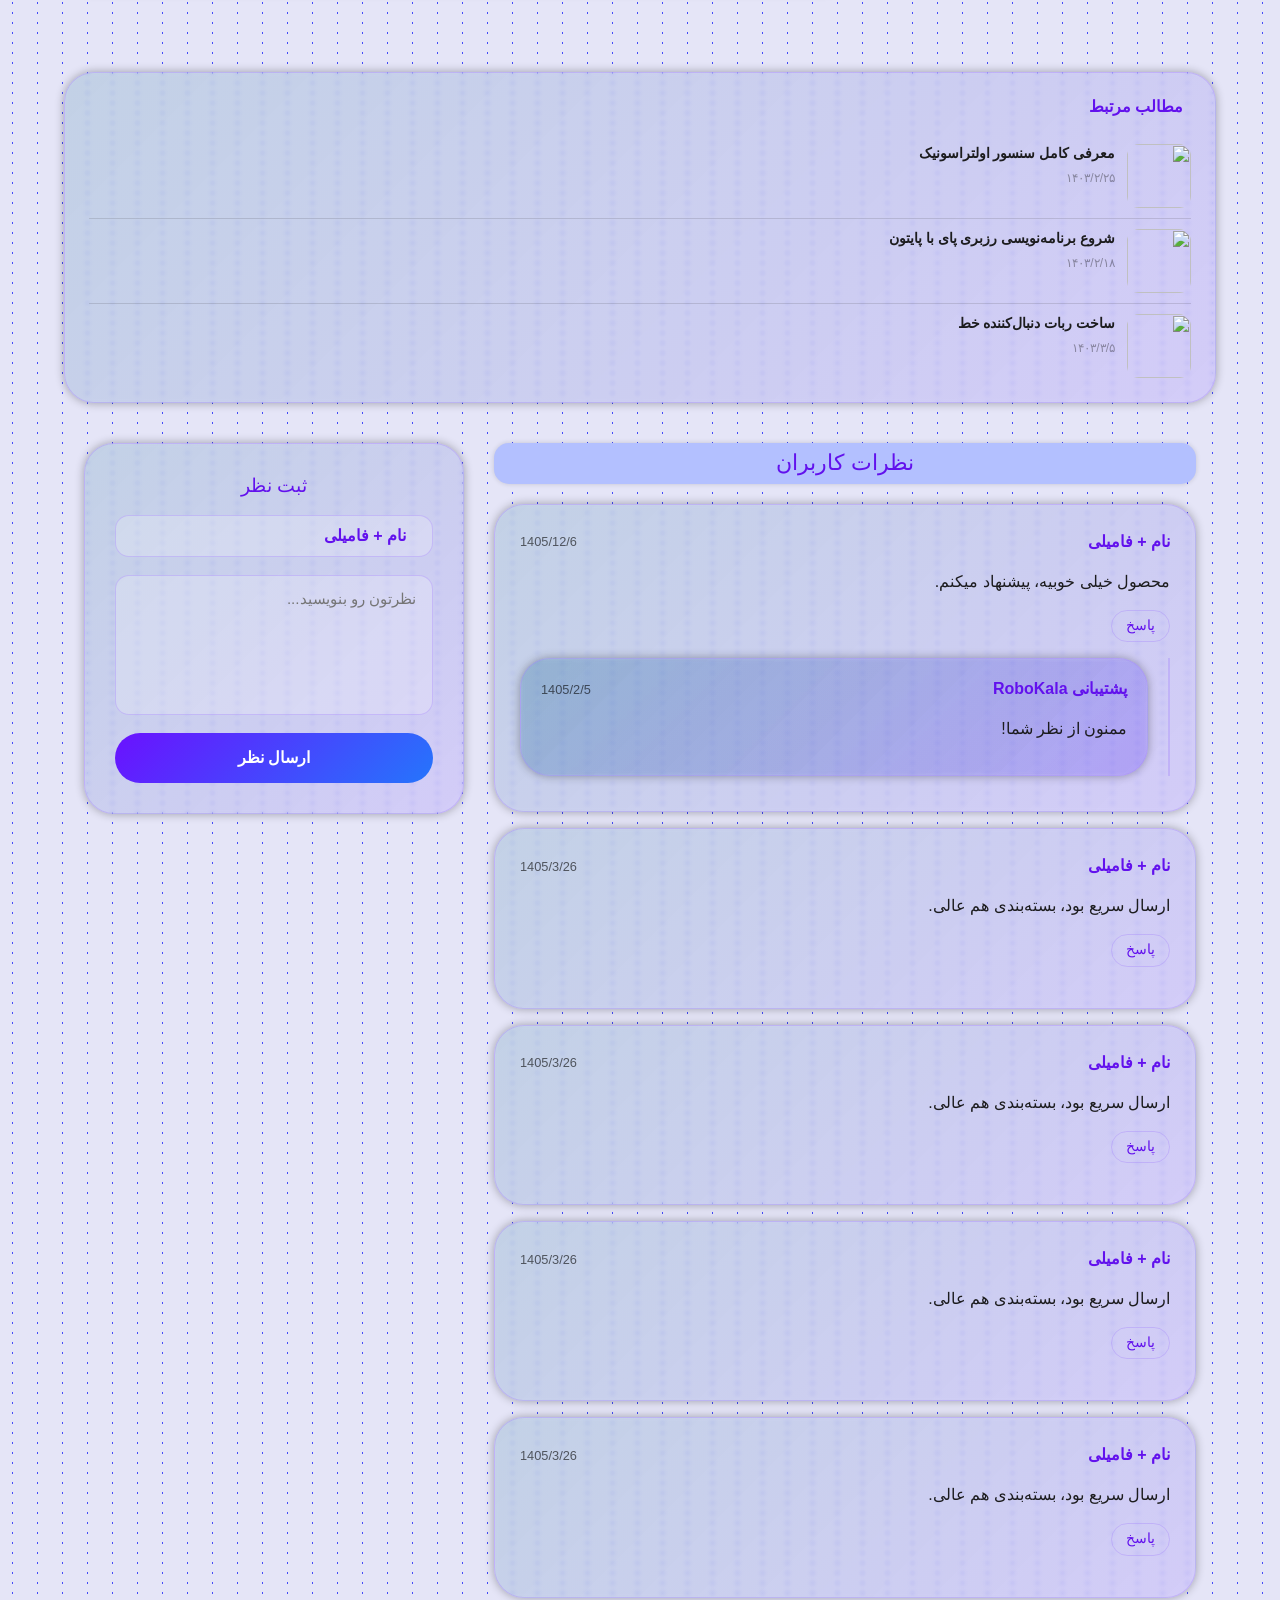
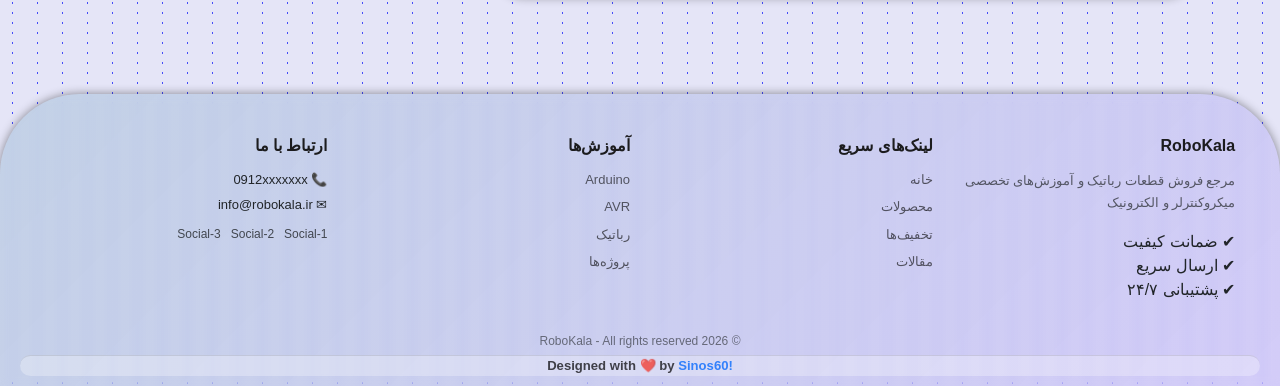
==== commit 7ad45bcf: "finaly version... :)" ====
--- a/academy-article.html
+++ b/academy-article.html
@@ -12,6 +12,7 @@
     <link rel="stylesheet" href="components/css/components.css">
     <link rel="stylesheet" href="components/css/comment-continer.css">
     <link rel="stylesheet" href="css/academy-details/academy-details.css">
+    <link rel="stylesheet" href="components/css/footer.css">
     <title>آموزش راه‌اندازی اولین پروژه آردوینو | RoboKala</title>
 
     <style>
@@ -265,6 +266,59 @@
             </div>
         </div>
     </section>
+    <!-- footer -->
+<footer class="site-footer">
+    <div class="footer-wrap">
+        <!-- about -->
+        <div class="f-col">
+            <div class="f-title">RoboKala</div>
+            <p class="f-text">
+                مرجع فروش قطعات رباتیک و آموزش‌های تخصصی میکروکنترلر و الکترونیک
+            </p>
+            <div class="f__badges">
+                <div>✔ ضمانت کیفیت</div>
+                <div>✔ ارسال سریع</div>
+                <div>✔ پشتیبانی ۲۴/۷</div>
+            </div>
+        </div>
+        <!-- links -->
+        <div class="f-col">
+            <div class="f-title">لینک‌های سریع</div>
+            <a href="#">خانه</a>
+            <a href="#">محصولات</a>
+            <a href="#">تخفیف‌ها</a>
+            <a href="#">مقالات</a>
+        </div>
+        <!-- learning -->
+        <div class="f-col">
+            <div class="f-title">آموزش‌ها</div>
+            <a href="#">Arduino</a>
+            <a href="#">AVR</a>
+            <a href="#">رباتیک</a>
+            <a href="#">پروژه‌ها</a>
+        </div>
+        <!-- contact -->
+        <div class="f-col">
+            <div class="f-title">ارتباط با ما</div>
+            <div class="f-contact">
+                <div>📞 0912xxxxxxx</div>
+                <div>✉ info@robokala.ir</div>
+            </div>
+            <div class="f-social">
+                <span>Social-1</span>
+                <span>Social-2</span>
+                <span>Social-3</span>
+            </div>
+        </div>
+    </div>
+    <div class="f-bottom">
+        © 2026 RoboKala - All rights reserved
+    </div>
+    <div class="site-credit" dir="ltr">
+        Designed with ❤️ by
+        <span><a href="https://sinafiruzian.ir/">Sinos60!</a></span>
+    </div>
+</footer>
     <!-- ==============script=============== -->
     <!-- navbar -->
     <script src="components/js/navbar.js"></script>
--- a/components/css/footer.css
+++ b/components/css/footer.css
@@ -0,0 +1,102 @@
+/* ===================== footer ===================== */
+.site-footer {
+  margin-top: 80px;
+  background: var(--clr-grad-section);
+  backdrop-filter: blur(5px);
+  padding: 40px 20px 20px;
+  border-radius: 5rem 5rem 0 0;
+  box-shadow: 0 0 10px rgba(0, 0, 0, 0.43);
+}
+
+.footer-wrap {
+  width: min(1200px, 96%);
+  margin: auto;
+  display: grid;
+  grid-template-columns: repeat(4, 1fr);
+  gap: 20px;
+}
+
+.f-title {
+  font-size: 16px;
+  font-weight: 800;
+  margin-bottom: 12px;
+  color: var(--clr-text);
+}
+
+.f-col a {
+  display: block;
+  font-size: 13px;
+  margin-bottom: 8px;
+  text-decoration: none;
+  color: var(--clr-text-muted);
+  transition: 0.2s;
+}
+
+.f-col a:hover {
+  color: var(--clr-secondary);
+  transform: translateX(-3px);
+}
+
+.f-text {
+  font-size: 13px;
+  opacity: 0.7;
+  line-height: 1.7;
+}
+
+.f-badges {
+  margin-top: 12px;
+  display: flex;
+  flex-direction: column;
+  gap: 6px;
+  font-size: 12px;
+  opacity: 0.8;
+}
+
+.f-contact {
+  font-size: 13px;
+  display: flex;
+  flex-direction: column;
+  gap: 6px;
+  margin-bottom: 10px;
+}
+
+.f-social {
+  display: flex;
+  gap: 10px;
+  font-size: 12px;
+  opacity: 0.8;
+}
+
+.f-bottom {
+  margin-top: 30px;
+  text-align: center;
+  font-size: 12px;
+  opacity: 0.6;
+}
+
+@media (max-width: 768px) {
+  .footer-wrap {
+    grid-template-columns: repeat(2, 1fr);
+  }
+}
+
+/* ================================================== */
+.site-credit {
+  text-align: center;
+  margin: 5px 0 -10px;
+  font-size: .82rem;
+  color: var(--clr-text);
+  opacity: .8;
+  border-top: 1px solid var(--clr-border-dark);
+  background: var(--clr-surface-white);
+  font-weight: 700;
+  border-radius: 20px;
+}
+
+.site-credit span {
+  color: var(--clr-primary);
+}
+
+.site-credit a {
+  text-decoration: none;
+}
